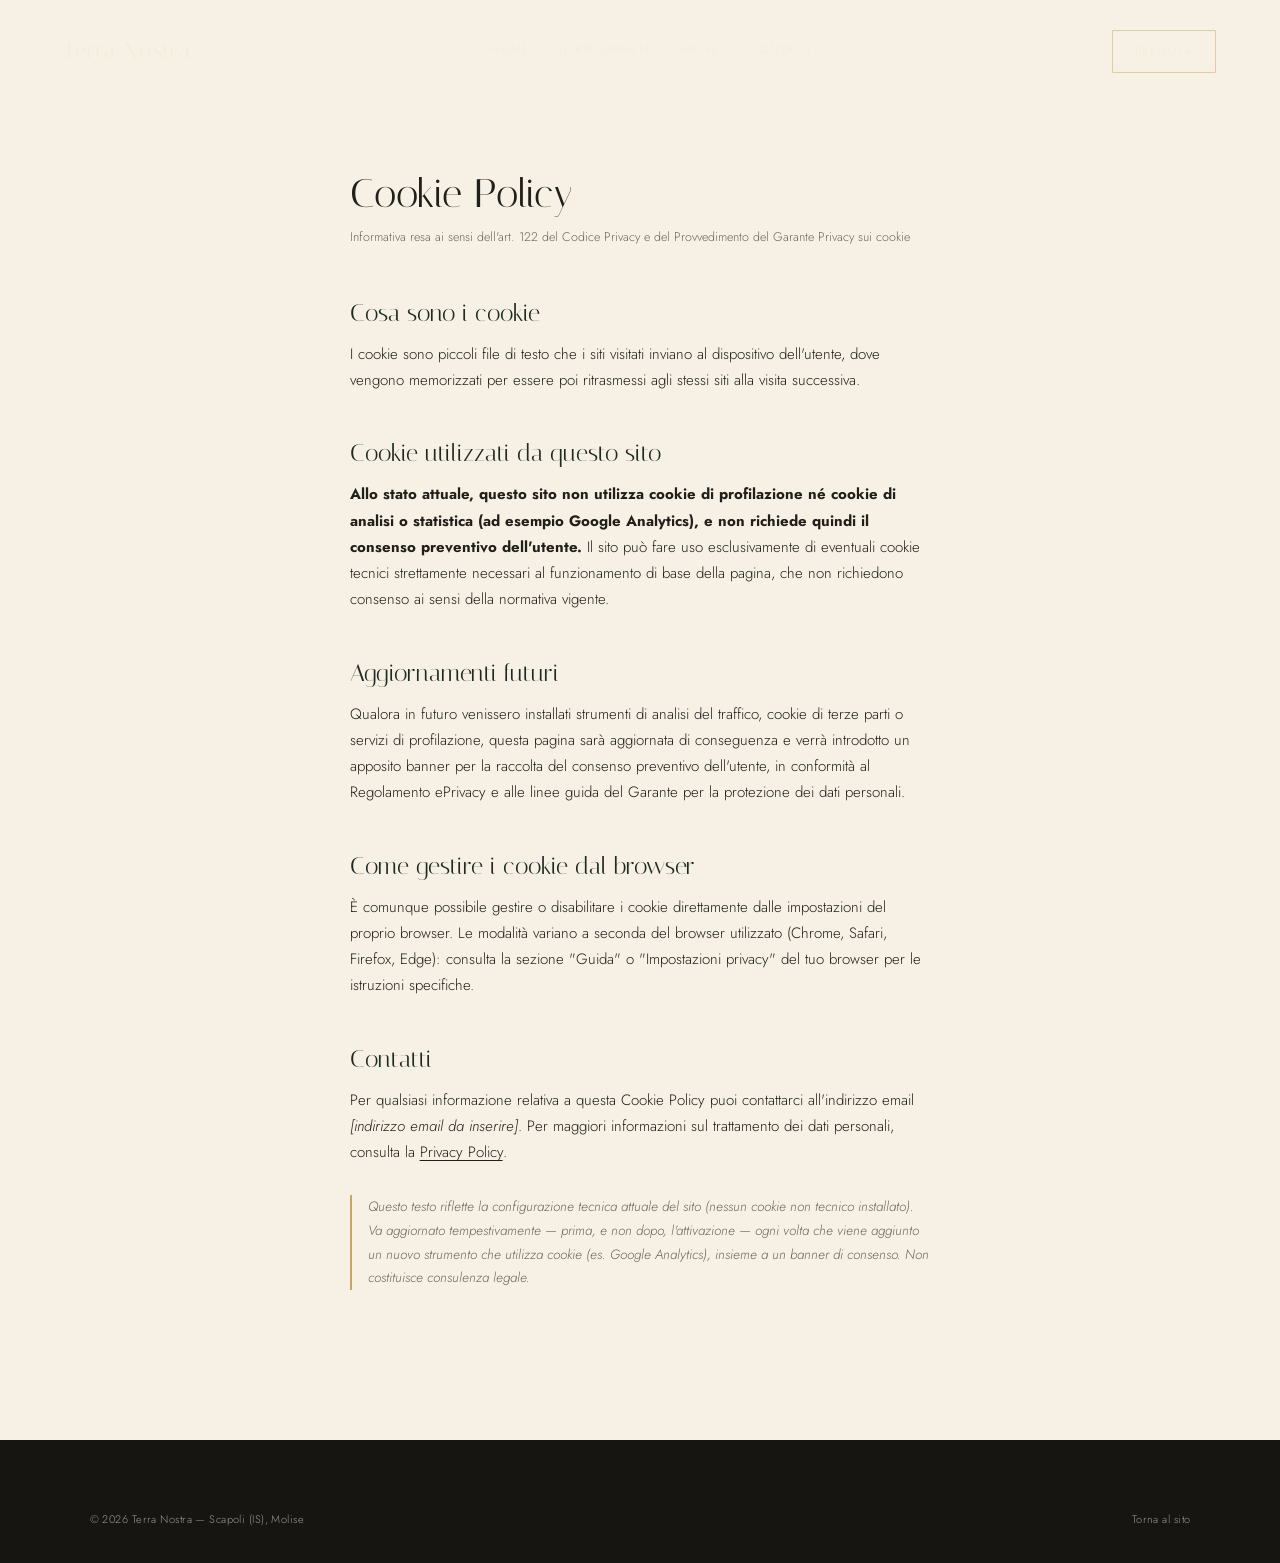
==== cookie.html @ ddb7169c "Add files via upload" ====
<!doctype html>
<html lang="it">
<head>
<meta charset="utf-8">
<meta name="viewport" content="width=device-width, initial-scale=1">
<meta name="robots" content="noindex">
<title>Cookie Policy · Terra Nostra</title>
<link rel="preconnect" href="https://fonts.googleapis.com">
<link rel="preconnect" href="https://fonts.gstatic.com" crossorigin>
<link href="https://fonts.googleapis.com/css2?family=Italiana&family=Cormorant+Garamond:ital,wght@0,400;0,600;1,400;1,600&family=Jost:wght@300;400;500;600&display=swap" rel="stylesheet">
<link rel="stylesheet" href="styles.css">
<style>
.legal{padding:170px 7vw 120px;max-width:760px;margin:0 auto}
.legal h1{font:40px var(--display);margin:0 0 10px}
.legal .updated{font-size:12.5px;color:var(--ink-muted);margin:0 0 50px}
.legal h2{font:24px var(--display);margin:46px 0 14px;color:var(--pine)}
.legal p,.legal li{font-size:15px;line-height:1.75;color:var(--ink);margin:0 0 14px}
.legal ul{padding-left:22px;margin:0 0 14px}
.legal a{text-decoration:underline;text-underline-offset:3px}
.legal .note{font-style:italic;color:var(--ink-muted);font-size:13.5px;border-left:2px solid var(--champagne);padding-left:16px;margin:30px 0}
</style>
</head>
<body id="top">

<header class="nav" id="home">
  <a class="mark" href="index.html">Terra Nostra</a>
  <nav class="links">
    <a href="index.html#home">Home</a>
    <a href="index.html#ristorante">Il Ristorante</a>
    <a href="index.html#menu">Menu</a>
    <a href="index.html#contatti">Contatti</a>
  </nav>
  <a class="book" href="index.html#prenotazione">Prenota</a>
  <button class="nav-toggle" aria-label="Apri la navigazione" aria-expanded="false"><span></span><span></span><span></span></button>
  <div class="mobile-links">
    <a href="index.html#home">Home</a>
    <a href="index.html#ristorante">Il Ristorante</a>
    <a href="index.html#menu">Menu</a>
    <a href="index.html#territorio">Il Territorio</a>
    <a href="index.html#galleria">Galleria</a>
    <a href="index.html#contatti">Contatti</a>
    <a href="index.html#prenotazione">Prenota</a>
  </div>
</header>

<main class="legal">
  <h1>Cookie Policy</h1>
  <p class="updated">Informativa resa ai sensi dell'art. 122 del Codice Privacy e del Provvedimento del Garante Privacy sui cookie</p>

  <h2>Cosa sono i cookie</h2>
  <p>I cookie sono piccoli file di testo che i siti visitati inviano al dispositivo dell'utente, dove vengono memorizzati per essere poi ritrasmessi agli stessi siti alla visita successiva.</p>

  <h2>Cookie utilizzati da questo sito</h2>
  <p><strong>Allo stato attuale, questo sito non utilizza cookie di profilazione né cookie di analisi o statistica (ad esempio Google Analytics), e non richiede quindi il consenso preventivo dell'utente.</strong> Il sito può fare uso esclusivamente di eventuali cookie tecnici strettamente necessari al funzionamento di base della pagina, che non richiedono consenso ai sensi della normativa vigente.</p>

  <h2>Aggiornamenti futuri</h2>
  <p>Qualora in futuro venissero installati strumenti di analisi del traffico, cookie di terze parti o servizi di profilazione, questa pagina sarà aggiornata di conseguenza e verrà introdotto un apposito banner per la raccolta del consenso preventivo dell'utente, in conformità al Regolamento ePrivacy e alle linee guida del Garante per la protezione dei dati personali.</p>

  <h2>Come gestire i cookie dal browser</h2>
  <p>È comunque possibile gestire o disabilitare i cookie direttamente dalle impostazioni del proprio browser. Le modalità variano a seconda del browser utilizzato (Chrome, Safari, Firefox, Edge): consulta la sezione "Guida" o "Impostazioni privacy" del tuo browser per le istruzioni specifiche.</p>

  <h2>Contatti</h2>
  <p>Per qualsiasi informazione relativa a questa Cookie Policy puoi contattarci all'indirizzo email <em>[indirizzo email da inserire]</em>. Per maggiori informazioni sul trattamento dei dati personali, consulta la <a href="privacy.html">Privacy Policy</a>.</p>

  <p class="note">Questo testo riflette la configurazione tecnica attuale del sito (nessun cookie non tecnico installato). Va aggiornato tempestivamente — prima, e non dopo, l'attivazione — ogni volta che viene aggiunto un nuovo strumento che utilizza cookie (es. Google Analytics), insieme a un banner di consenso. Non costituisce consulenza legale.</p>
</main>

<footer class="footer">
  <div class="footer-bottom" style="padding-top:0;border-top:none">
    <span>© <span id="year"></span> Terra Nostra — Scapoli (IS), Molise</span>
    <a href="index.html">Torna al sito</a>
  </div>
</footer>

<script src="script.js"></script>
</body>
</html>
---- styles.css ----
:root{
  --anthracite:#161512;
  --pine:#1e2a20;
  --ivory:#f6f1e4;
  --beige:#e9ddc4;
  --champagne:#c8a765;
  --champagne-soft:rgba(200,167,101,.5);
  --ink:#211f1a;
  --ink-muted:#6c6759;
  --cream-text:#f2ecdc;
  --display:'Italiana',Georgia,serif;
  --editorial:'Cormorant Garamond',Georgia,serif;
  --sans:'Jost',Arial,sans-serif;
}
*{box-sizing:border-box}
html{scroll-behavior:smooth}
body{margin:0;background:var(--ivory);color:var(--ink);font-family:var(--sans);font-weight:300;line-height:1.7;-webkit-font-smoothing:antialiased}
a{color:inherit;text-decoration:none}
img{display:block;max-width:100%}
.hairline{width:56px;height:1px;background:var(--champagne)}
.reveal{opacity:0;transform:translateY(26px);transition:opacity .9s cubic-bezier(.2,.7,.2,1),transform .9s cubic-bezier(.2,.7,.2,1)}
.reveal.is-visible{opacity:1;transform:translateY(0)}
#home,#ristorante,#menu,#territorio,#galleria,#eventi,#prenotazione,#contatti{scroll-margin-top:86px}

/* Navbar */
.nav{position:fixed;top:0;left:0;right:0;z-index:200;display:flex;align-items:center;justify-content:space-between;
  padding:30px 5vw;color:var(--cream-text);transition:padding .4s ease,background .4s ease,color .4s ease,box-shadow .4s ease}
.nav.scrolled{padding:16px 5vw;background:var(--anthracite);box-shadow:0 1px 0 rgba(200,167,101,.18)}
.nav .mark{font:22px var(--display);letter-spacing:.06em}
.nav .links{display:flex;align-items:center;gap:30px;font-size:11.5px;letter-spacing:.14em;text-transform:uppercase}
.nav .links a{position:relative;padding-bottom:4px;opacity:.92}
.nav .links a::after{content:"";position:absolute;left:0;right:100%;bottom:0;height:1px;background:var(--champagne);transition:right .4s cubic-bezier(.2,.7,.2,1)}
.nav .links a:hover::after{right:0}
.nav .book{font-size:11px;letter-spacing:.16em;text-transform:uppercase;padding:11px 22px;border:1px solid var(--champagne-soft);border-radius:1px;transition:background .35s ease,border-color .35s ease}
.nav .book:hover{background:var(--champagne);color:var(--anthracite);border-color:var(--champagne)}
.nav-toggle{display:none;background:none;border:0;padding:6px;cursor:pointer}
.nav-toggle span{display:block;width:22px;height:1px;background:var(--cream-text);margin:6px 0;transition:transform .3s ease,opacity .3s ease}
.nav-toggle.open span:nth-child(1){transform:translateY(7px) rotate(45deg)}
.nav-toggle.open span:nth-child(2){opacity:0}
.nav-toggle.open span:nth-child(3){transform:translateY(-7px) rotate(-45deg)}
.nav.scrolled .nav-toggle span{background:var(--ink)}
.mobile-links{display:none}
.mobile-links.show{display:flex;flex-direction:column;position:fixed;top:0;left:0;right:0;bottom:0;z-index:150;
  background:var(--anthracite);padding:110px 8vw 40px;gap:26px;font-size:20px;font-family:var(--display);letter-spacing:.02em;color:var(--cream-text)}
.mobile-links.show a{border-bottom:1px solid rgba(200,167,101,.16);padding-bottom:16px}

/* Hero */
.hero{position:relative;height:100vh;min-height:680px;overflow:hidden;display:flex;flex-direction:column;align-items:center;justify-content:center;text-align:center;color:var(--cream-text)}
.hero-img{position:absolute;inset:0;width:100%;height:100%;object-fit:cover;object-position:center 35%;
  animation:hero-zoom 18s ease-out forwards}
@keyframes hero-zoom{from{transform:scale(1.08)}to{transform:scale(1)}}
.hero-scrim{position:absolute;inset:0;background:linear-gradient(180deg,rgba(15,14,11,.62) 0%,rgba(15,14,11,.42) 40%,rgba(15,14,11,.78) 100%)}
.hero-in{position:relative;z-index:2;padding:0 6vw;opacity:0;transform:translateY(18px);animation:rise 1.2s .3s cubic-bezier(.2,.7,.2,1) forwards}
@keyframes rise{to{opacity:1;transform:translateY(0)}}
.hero-kicker{font-size:11px;letter-spacing:.32em;text-transform:uppercase;color:var(--champagne);margin:0 0 26px}
.hero h1{font:clamp(56px,9vw,128px) var(--display);letter-spacing:.03em;margin:0}
.hero-tagline{font:italic 300 clamp(19px,2.4vw,26px) var(--editorial);margin:26px auto 12px;max-width:600px;color:var(--cream-text)}
.hero-sub{font-size:14px;color:rgba(242,236,220,.72);max-width:480px;margin:0 auto 42px}
.hero-ctas{display:flex;gap:18px;justify-content:center;flex-wrap:wrap}
.btn{display:inline-block;padding:15px 30px;font-size:11.5px;letter-spacing:.16em;text-transform:uppercase;border-radius:1px;transition:all .35s ease}
.btn-line{border:1px solid rgba(242,236,220,.55);color:var(--cream-text)}
.btn-line:hover{background:var(--cream-text);color:var(--anthracite);border-color:var(--cream-text)}
.btn-solid{background:var(--champagne);color:var(--anthracite);border:1px solid var(--champagne)}
.btn-solid:hover{background:transparent;color:var(--champagne)}
.hero-foot{position:absolute;z-index:2;bottom:34px;left:0;right:0;text-align:center;font-size:11px;letter-spacing:.2em;color:rgba(242,236,220,.6)}

/* Sections generic */
.section{padding:150px 7vw}
.section-dark{background:var(--anthracite);color:var(--cream-text)}
.section-pine{background:var(--pine);color:var(--cream-text)}
.eyebrow{font-size:11px;letter-spacing:.26em;text-transform:uppercase;color:var(--champagne);margin:0 0 22px}
h2.title{font:clamp(38px,4.6vw,60px) var(--display);letter-spacing:.02em;margin:0 0 26px}
.lead-editorial{font:italic 300 clamp(19px,2vw,24px) var(--editorial);margin:0 0 20px;max-width:520px}

/* Storia */
.storia{display:grid;grid-template-columns:1fr 1fr;gap:0;align-items:stretch}
.storia-image{min-height:640px;overflow:hidden}
.storia-image img{width:100%;height:100%;object-fit:cover}
.storia-copy{padding:110px 6vw;display:flex;flex-direction:column;justify-content:center;background:var(--ivory)}
.storia-copy p{color:var(--ink-muted);font-size:15.5px;max-width:440px;margin:0 0 18px}
.storia-highlight{margin-top:30px;padding-top:28px;border-top:1px solid rgba(33,31,26,.14);font:italic 300 22px var(--editorial);color:var(--ink)}

/* Menu */
.menu-section{background:var(--beige)}
.menu-head{max-width:600px;margin:0 auto 70px;text-align:center}
.menu-head .eyebrow{margin-left:auto;margin-right:auto}
.menu-grid{display:grid;grid-template-columns:1fr 1fr;gap:70px 90px;max-width:1180px;margin:0 auto}
.menu-cat h3{font:26px var(--display);letter-spacing:.03em;margin:0 0 4px;color:var(--pine)}
.menu-cat .hairline{margin-bottom:26px}
.menu-item{display:flex;justify-content:space-between;gap:18px;padding:16px 0;border-bottom:1px solid rgba(33,31,26,.12)}
.menu-item-text b{display:block;font-family:var(--editorial);font-size:18px;font-weight:600;font-style:italic;color:var(--ink)}
.menu-item-text span{display:block;font-size:12.5px;color:var(--ink-muted);margin-top:5px;max-width:300px}
.menu-item .price{font-size:13px;color:var(--ink-muted);white-space:nowrap;padding-top:2px}
.menu-cta{text-align:center;margin-top:70px}
.menu-cta .btn-line{border-color:rgba(33,31,26,.35);color:var(--ink)}
.menu-cta .btn-line:hover{background:var(--anthracite);color:var(--cream-text);border-color:var(--anthracite)}
.menu-note{font-size:11.5px;color:var(--ink-muted);margin-top:16px;font-style:italic}

/* Pizze panel */
.pizza-panel{max-width:1180px;margin:80px auto 0;background:var(--anthracite);color:var(--cream-text);padding:60px 6vw}
.pizza-head{margin-bottom:40px}
.pizza-head h3{font:34px var(--display);letter-spacing:.03em;margin:6px 0 0}
.pizza-cols{display:grid;grid-template-columns:1fr 1fr;gap:0 70px}
.pizza-cols h4{font:italic 300 22px var(--editorial);color:var(--champagne);margin:0 0 18px}
.pizza-cols p{display:flex;justify-content:space-between;gap:18px;margin:0;padding:12px 0;border-bottom:1px solid rgba(200,167,101,.16);font-size:13px}
.pizza-cols p b{font-family:var(--sans);font-weight:500;color:var(--cream-text);white-space:nowrap}
.pizza-cols p span{color:rgba(242,236,220,.55);text-align:right}
@media(max-width:700px){.pizza-cols{grid-template-columns:1fr;gap:0}.pizza-cols div+div{margin-top:30px}.pizza-cols p{flex-direction:column;gap:4px}.pizza-cols p span{text-align:left}}

/* Prenotazione — schermata telefono */
.prenotazione-call{background:var(--pine);color:var(--cream-text);text-align:center;padding-top:90px;border-top:1px solid rgba(200,167,101,.14)}
.prenota-call-in{max-width:560px;margin:0 auto}
.prenota-call-in p{color:rgba(242,236,220,.78);font-size:15.5px;margin:0}
.phone-link{display:inline-block;margin:32px 0;font:clamp(38px,6vw,58px) var(--display);letter-spacing:.04em;color:var(--champagne);border-bottom:1px solid var(--champagne-soft);padding-bottom:12px;transition:color .3s ease,border-color .3s ease}
.phone-link:hover{color:var(--cream-text);border-color:var(--cream-text)}
.prenota-note{font-size:12.5px;color:rgba(242,236,220,.55);margin-top:6px}
.call-btn-wrap{margin-bottom:28px}

/* Territorio */
.territorio{display:grid;grid-template-columns:.95fr 1.05fr}
.territorio-copy{padding:110px 6vw;display:flex;flex-direction:column;justify-content:center}
.territorio-copy p{color:rgba(242,236,220,.78);font-size:15.5px;max-width:460px;margin:0}
.territorio-image{min-height:640px;overflow:hidden}
.territorio-image img{width:100%;height:100%;object-fit:cover}
.territorio-facts{display:grid;grid-template-columns:1fr 1fr;gap:26px;margin-top:44px;padding-top:30px;border-top:1px solid rgba(200,167,101,.25)}
.territorio-facts strong{display:block;color:var(--champagne);font-size:11px;letter-spacing:.16em;text-transform:uppercase;margin-bottom:6px}
.territorio-facts span{font-size:13px;color:rgba(242,236,220,.6)}

/* Esperienza - parallax */
.esperienza{position:relative;height:78vh;min-height:520px;display:flex;align-items:center;justify-content:center;text-align:center;overflow:hidden}
.esperienza-img{position:absolute;inset:0;width:100%;height:120%;top:-10%;object-fit:cover;background-attachment:fixed;will-change:transform}
.esperienza-scrim{position:absolute;inset:0;background:rgba(12,11,9,.5)}
.esperienza-copy{position:relative;z-index:2;color:var(--cream-text);padding:0 6vw}
.esperienza-copy h2{font:clamp(34px,5vw,58px) var(--display);margin:0 0 18px}
.esperienza-copy p{font:italic 300 clamp(17px,2vw,21px) var(--editorial);color:rgba(242,236,220,.85);margin:0}

/* Galleria */
.galleria-head{max-width:560px;margin:0 auto 60px;text-align:center}
.galleria-head .eyebrow,.galleria-head p{margin-left:auto;margin-right:auto}
.gallery-grid{display:grid;grid-template-columns:repeat(6,1fr);gap:14px;max-width:1320px;margin:0 auto}
.g{position:relative;margin:0;overflow:hidden;background:var(--anthracite)}
.g img{width:100%;height:100%;object-fit:cover;transition:transform .9s cubic-bezier(.2,.7,.2,1)}
.g:hover img{transform:scale(1.05)}
.g::after{content:"";position:absolute;inset:0;background:linear-gradient(0deg,rgba(10,9,7,.55),transparent 55%)}
.g-tag{position:absolute;z-index:2;left:18px;bottom:16px;font-size:10.5px;letter-spacing:.18em;text-transform:uppercase;color:var(--champagne)}
.g-cap{position:absolute;z-index:2;left:18px;bottom:34px;font:italic 300 20px var(--editorial);color:var(--cream-text)}
.g-1{grid-column:1/4;height:520px}
.g-2{grid-column:4/7;height:250px}
.g-3{grid-column:4/6;height:250px}
.g-4{grid-column:6/7;height:250px}
.g-5{grid-column:1/4;height:250px}
.g-6{grid-column:4/7;height:250px}

/* Eventi */
.eventi{background:var(--pine);color:var(--cream-text);text-align:center;padding-bottom:90px}
.eventi-in{max-width:640px;margin:0 auto}
.eventi p{color:rgba(242,236,220,.78);font-size:15.5px;margin:0 auto 36px;max-width:520px}

/* Prenotazione */
.prenotazione{background:var(--ivory)}
.prenota-grid{display:grid;grid-template-columns:.85fr 1.15fr;gap:80px;max-width:1180px;margin:0 auto}
.prenota-side p{color:var(--ink-muted);font-size:15px;max-width:340px;margin:22px 0 0}
form.prenota-form{display:grid;grid-template-columns:1fr 1fr;gap:24px 22px}
.field{display:flex;flex-direction:column;gap:8px}
.field.full{grid-column:1/3}
.field label{font-size:11px;letter-spacing:.14em;text-transform:uppercase;color:var(--ink-muted)}
.field input,.field textarea{border:none;border-bottom:1px solid rgba(33,31,26,.3);background:transparent;font-family:var(--sans);font-size:15px;color:var(--ink);padding:8px 2px;outline:none;transition:border-color .3s ease}
.field input:focus,.field textarea:focus{border-color:var(--champagne)}
.field textarea{resize:vertical;min-height:70px}
.form-submit{grid-column:1/3;margin-top:8px;display:flex;align-items:center;gap:20px;flex-wrap:wrap}
.form-submit button{font-family:var(--sans);cursor:pointer}
.form-note{font-size:12px;color:var(--ink-muted);grid-column:1/3;margin-top:-6px}
.form-success{grid-column:1/3;font:italic 300 18px var(--editorial);color:var(--pine);display:none}
.form-success.show{display:block}

/* Contatti */
.contatti{background:var(--anthracite);color:var(--cream-text)}
.contatti-grid{display:grid;grid-template-columns:1fr 1fr;gap:80px;max-width:1180px;margin:0 auto;align-items:start}
.contatti-cols{display:grid;grid-template-columns:1fr 1fr;gap:34px 30px;margin-top:40px}
.contatti-cols span{display:block;color:var(--champagne);font-size:11px;letter-spacing:.14em;text-transform:uppercase;margin-bottom:8px}
.contatti-cols p{margin:0;font-size:14.5px;color:rgba(242,236,220,.85)}
.contatti-cols em{font-style:italic;color:rgba(242,236,220,.5)}
.map-panel{border:1px solid rgba(200,167,101,.3);min-height:360px;background:var(--pine) url('#') center/cover;display:flex;flex-direction:column;align-items:center;justify-content:center;gap:22px;text-align:center;padding:40px}
.map-panel img{width:100%;height:100%;object-fit:cover;position:absolute;inset:0;opacity:.5}
.map-panel{position:relative;overflow:hidden}
.map-panel-in{position:relative;z-index:2}
.map-panel p{color:rgba(242,236,220,.75);font-size:13px;max-width:280px;margin:0 0 20px}

/* Footer */
.footer{background:var(--anthracite);color:rgba(242,236,220,.62);padding:70px 7vw 34px}
.footer-top{display:flex;justify-content:space-between;flex-wrap:wrap;gap:40px;padding-bottom:44px;border-bottom:1px solid rgba(200,167,101,.16)}
.footer .mark{font:26px var(--display);color:var(--cream-text);letter-spacing:.05em}
.footer-tagline{font:italic 300 17px var(--editorial);color:rgba(242,236,220,.75);margin-top:14px;max-width:280px}
.footer-links{display:flex;align-items:center;gap:22px;font-size:12.5px;white-space:nowrap;overflow-x:auto;max-width:100%;-ms-overflow-style:none;scrollbar-width:none}
.footer-links::-webkit-scrollbar{display:none}
.footer-links a:hover{color:var(--champagne)}
.footer-bottom{display:flex;justify-content:space-between;flex-wrap:wrap;gap:12px;padding-top:28px;font-size:11px;letter-spacing:.04em}
.footer-credit{color:rgba(242,236,220,.42)}

@media(max-width:980px){
  .nav .links{display:none}
  .nav-toggle{display:block}
  .storia,.territorio,.contatti-grid,.prenota-grid{grid-template-columns:1fr}
  .storia-image,.territorio-image{min-height:380px;order:-1}
  .storia-copy,.territorio-copy{padding:70px 6vw}
  .menu-grid{grid-template-columns:1fr;gap:50px}
  .gallery-grid{grid-template-columns:1fr 1fr}
  .g-1{grid-column:1/3;height:340px}
  .g-2,.g-5{grid-column:1/2;height:220px}
  .g-3,.g-6{grid-column:2/3;height:220px}
  .g-4{grid-column:1/3;height:220px}
  form.prenota-form{grid-template-columns:1fr}
  .field.full,.form-submit,.form-note,.form-success{grid-column:1}
  .section{padding:100px 6vw}
}
@media(max-width:520px){
  .hero h1{font-size:48px}
  .hero-ctas{flex-direction:column;align-items:center}
  .contatti-cols{grid-template-columns:1fr}
  .footer-links{gap:16px;font-size:11.5px}
  .footer-top{flex-direction:column;gap:30px}
}
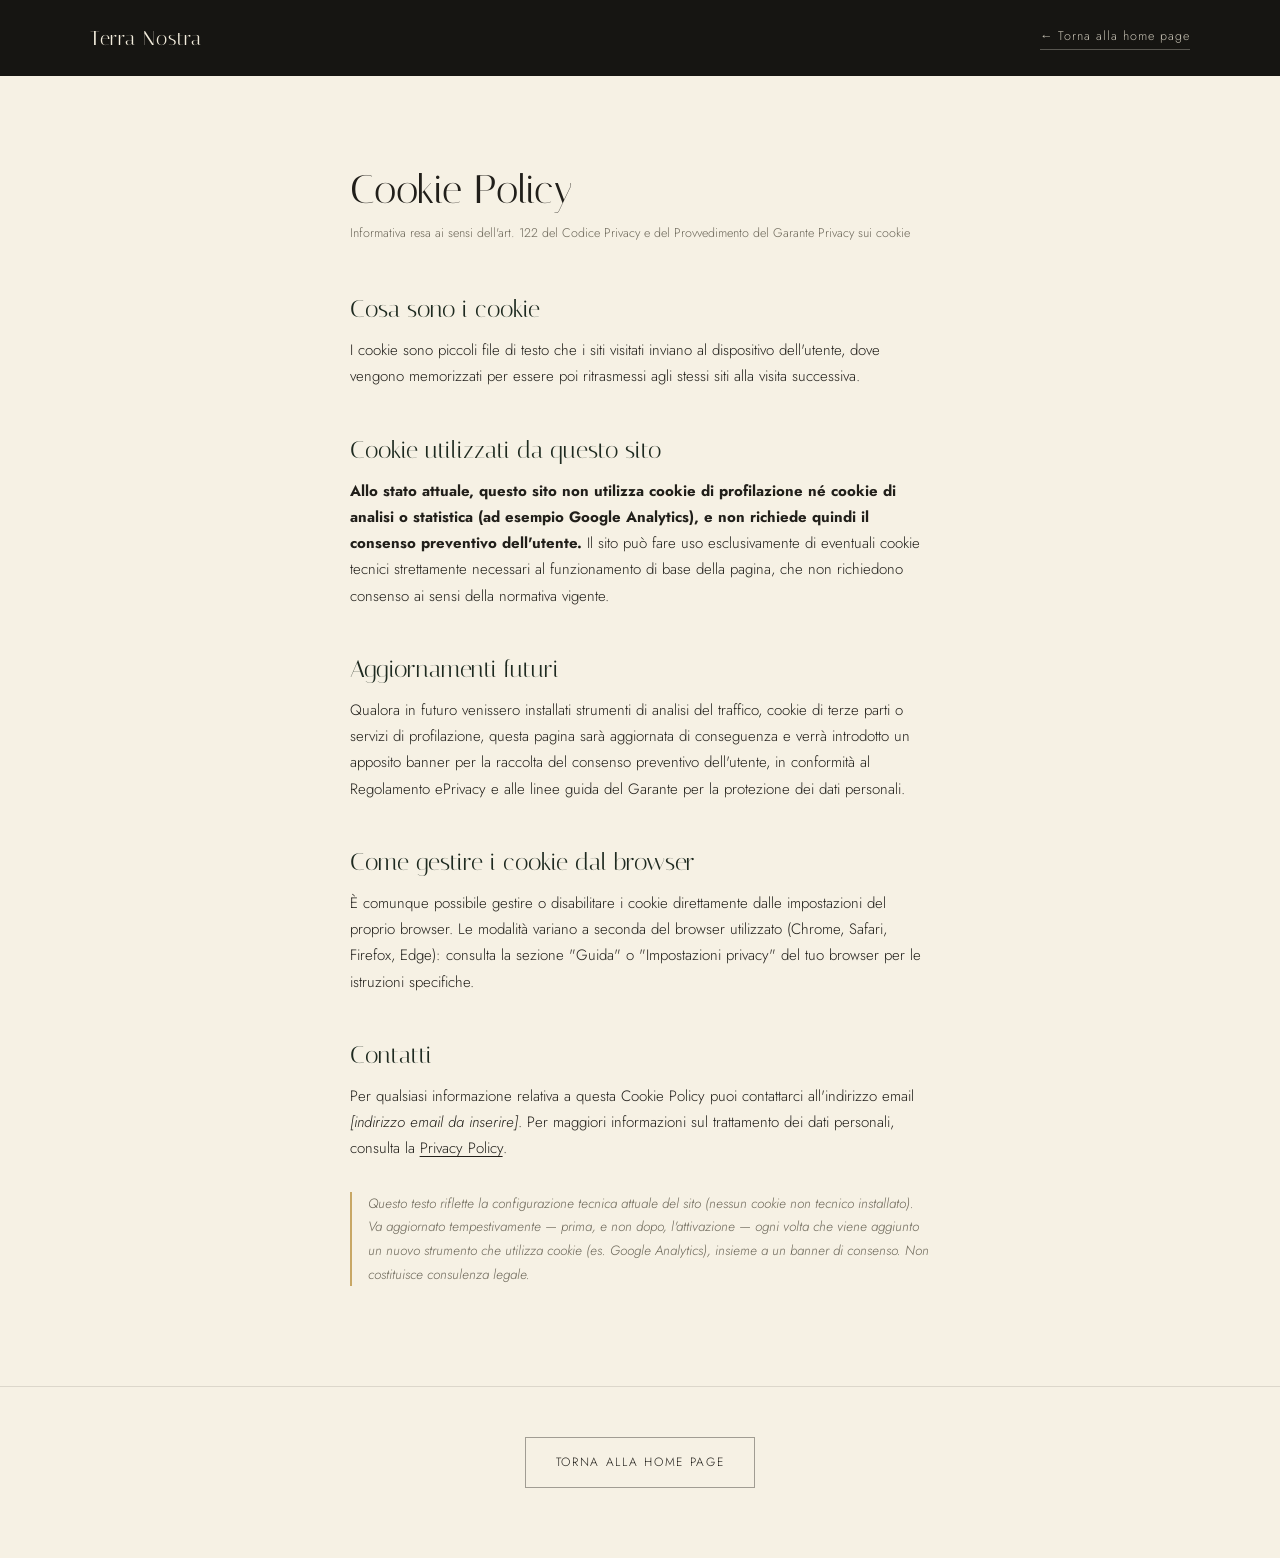
==== commit bdc25ea5: "Add files via upload" ====
--- a/cookie.html
+++ b/cookie.html
@@ -10,7 +10,10 @@
 <link href="https://fonts.googleapis.com/css2?family=Italiana&family=Cormorant+Garamond:ital,wght@0,400;0,600;1,400;1,600&family=Jost:wght@300;400;500;600&display=swap" rel="stylesheet">
 <link rel="stylesheet" href="styles.css">
 <style>
-.legal{padding:170px 7vw 120px;max-width:760px;margin:0 auto}
+.legal-top{display:flex;align-items:center;justify-content:space-between;padding:26px 7vw;background:var(--anthracite);color:var(--cream-text)}
+.legal-top .mark{font:20px var(--display);letter-spacing:.05em;color:var(--cream-text);text-decoration:none}
+.legal-top a.back{font-size:12.5px;letter-spacing:.08em;color:rgba(242,236,220,.8);text-decoration:none;border-bottom:1px solid rgba(242,236,220,.3);padding-bottom:2px}
+.legal{padding:90px 7vw 70px;max-width:760px;margin:0 auto}
 .legal h1{font:40px var(--display);margin:0 0 10px}
 .legal .updated{font-size:12.5px;color:var(--ink-muted);margin:0 0 50px}
 .legal h2{font:24px var(--display);margin:46px 0 14px;color:var(--pine)}
@@ -18,30 +21,17 @@
 .legal ul{padding-left:22px;margin:0 0 14px}
 .legal a{text-decoration:underline;text-underline-offset:3px}
 .legal .note{font-style:italic;color:var(--ink-muted);font-size:13.5px;border-left:2px solid var(--champagne);padding-left:16px;margin:30px 0}
+.legal-bottom{text-align:center;padding:50px 7vw 70px;border-top:1px solid rgba(33,31,26,.12)}
+.legal-bottom a{display:inline-block;padding:14px 30px;font-size:12px;letter-spacing:.14em;text-transform:uppercase;border:1px solid rgba(33,31,26,.4);color:var(--ink);text-decoration:none;transition:background .3s ease,color .3s ease}
+.legal-bottom a:hover{background:var(--anthracite);color:var(--cream-text);border-color:var(--anthracite)}
 </style>
 </head>
-<body id="top">
+<body>
 
-<header class="nav" id="home">
+<div class="legal-top">
   <a class="mark" href="index.html">Terra Nostra</a>
-  <nav class="links">
-    <a href="index.html#home">Home</a>
-    <a href="index.html#ristorante">Il Ristorante</a>
-    <a href="index.html#menu">Menu</a>
-    <a href="index.html#contatti">Contatti</a>
-  </nav>
-  <a class="book" href="index.html#prenotazione">Prenota</a>
-  <button class="nav-toggle" aria-label="Apri la navigazione" aria-expanded="false"><span></span><span></span><span></span></button>
-  <div class="mobile-links">
-    <a href="index.html#home">Home</a>
-    <a href="index.html#ristorante">Il Ristorante</a>
-    <a href="index.html#menu">Menu</a>
-    <a href="index.html#territorio">Il Territorio</a>
-    <a href="index.html#galleria">Galleria</a>
-    <a href="index.html#contatti">Contatti</a>
-    <a href="index.html#prenotazione">Prenota</a>
-  </div>
-</header>
+  <a class="back" href="index.html">← Torna alla home page</a>
+</div>
 
 <main class="legal">
   <h1>Cookie Policy</h1>
@@ -65,13 +55,9 @@
   <p class="note">Questo testo riflette la configurazione tecnica attuale del sito (nessun cookie non tecnico installato). Va aggiornato tempestivamente — prima, e non dopo, l'attivazione — ogni volta che viene aggiunto un nuovo strumento che utilizza cookie (es. Google Analytics), insieme a un banner di consenso. Non costituisce consulenza legale.</p>
 </main>
 
-<footer class="footer">
-  <div class="footer-bottom" style="padding-top:0;border-top:none">
-    <span>© <span id="year"></span> Terra Nostra — Scapoli (IS), Molise</span>
-    <a href="index.html">Torna al sito</a>
-  </div>
-</footer>
+<div class="legal-bottom">
+  <a href="index.html">Torna alla home page</a>
+</div>
 
-<script src="script.js"></script>
 </body>
 </html>
--- a/styles.css
+++ b/styles.css
@@ -151,6 +151,23 @@
 .g-5{grid-column:1/4;height:250px}
 .g-6{grid-column:4/7;height:250px}
 
+/* Recensioni */
+.recensioni{background:var(--ivory)}
+.recensioni-head{text-align:center;max-width:560px;margin:0 auto 54px}
+.recensioni-head .eyebrow,.recensioni-head .title{text-align:center}
+.rating-badge{display:flex;align-items:center;justify-content:center;gap:12px;margin-top:22px;flex-wrap:wrap}
+.rating-stars{color:var(--champagne);font-size:18px;letter-spacing:2px}
+.rating-number{font:22px var(--display);color:var(--ink)}
+.rating-count{font-size:12.5px;color:var(--ink-muted)}
+.recensioni-grid{display:grid;grid-template-columns:repeat(3,1fr);gap:26px;max-width:1040px;margin:0 auto}
+.recensione-card{margin:0;background:var(--beige);padding:38px 32px;border-radius:1px}
+.recensione-card .stars{color:var(--champagne);font-size:13px;letter-spacing:2px;display:block;margin-bottom:18px}
+.recensione-card p{font:italic 300 16.5px/1.65 var(--editorial);color:var(--ink);margin:0 0 20px}
+.recensione-card cite{font-style:normal;font-size:13px;font-weight:500;color:var(--ink);display:block}
+.recensione-card cite span{display:block;font-size:11px;font-weight:400;letter-spacing:.08em;text-transform:uppercase;color:var(--ink-muted);margin-top:3px}
+.recensioni-cta{text-align:center;margin-top:50px}
+@media(max-width:820px){.recensioni-grid{grid-template-columns:1fr}}
+
 /* Eventi */
 .eventi{background:var(--pine);color:var(--cream-text);text-align:center;padding-bottom:90px}
 .eventi-in{max-width:640px;margin:0 auto}
